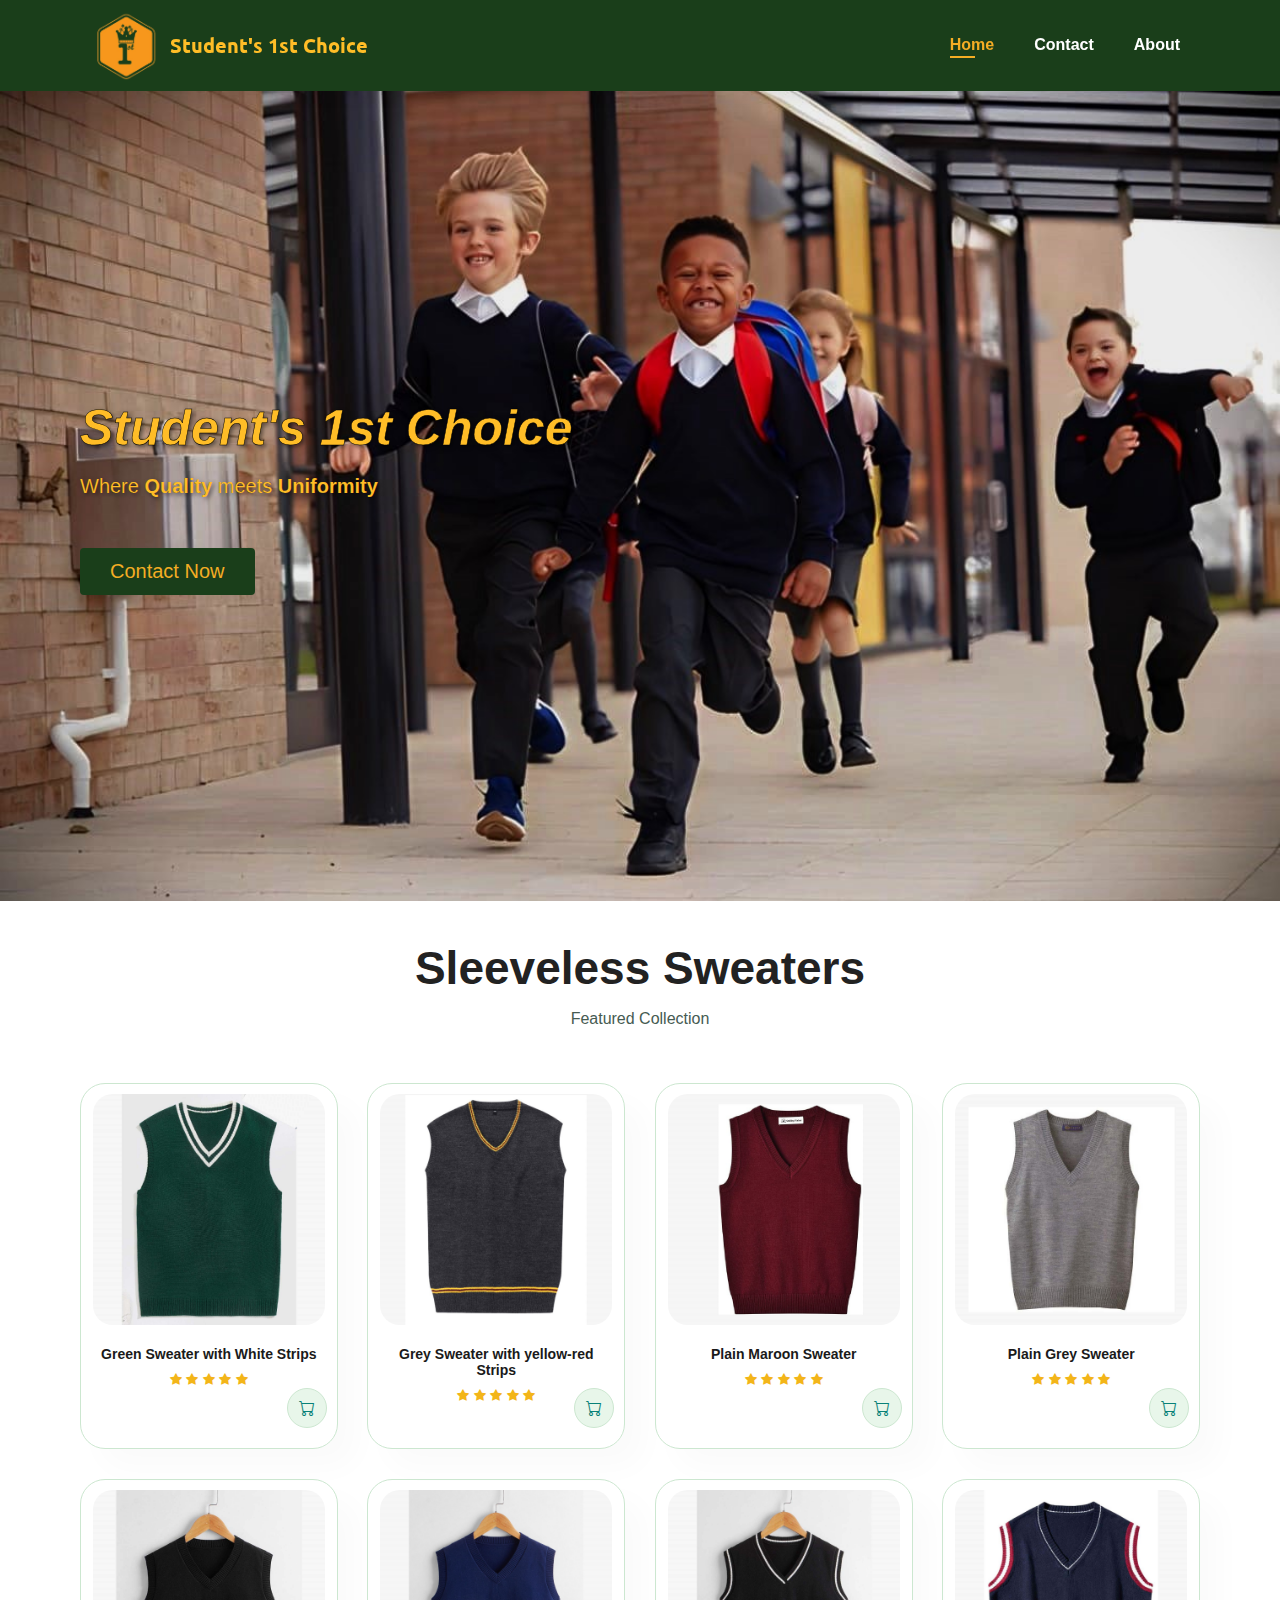
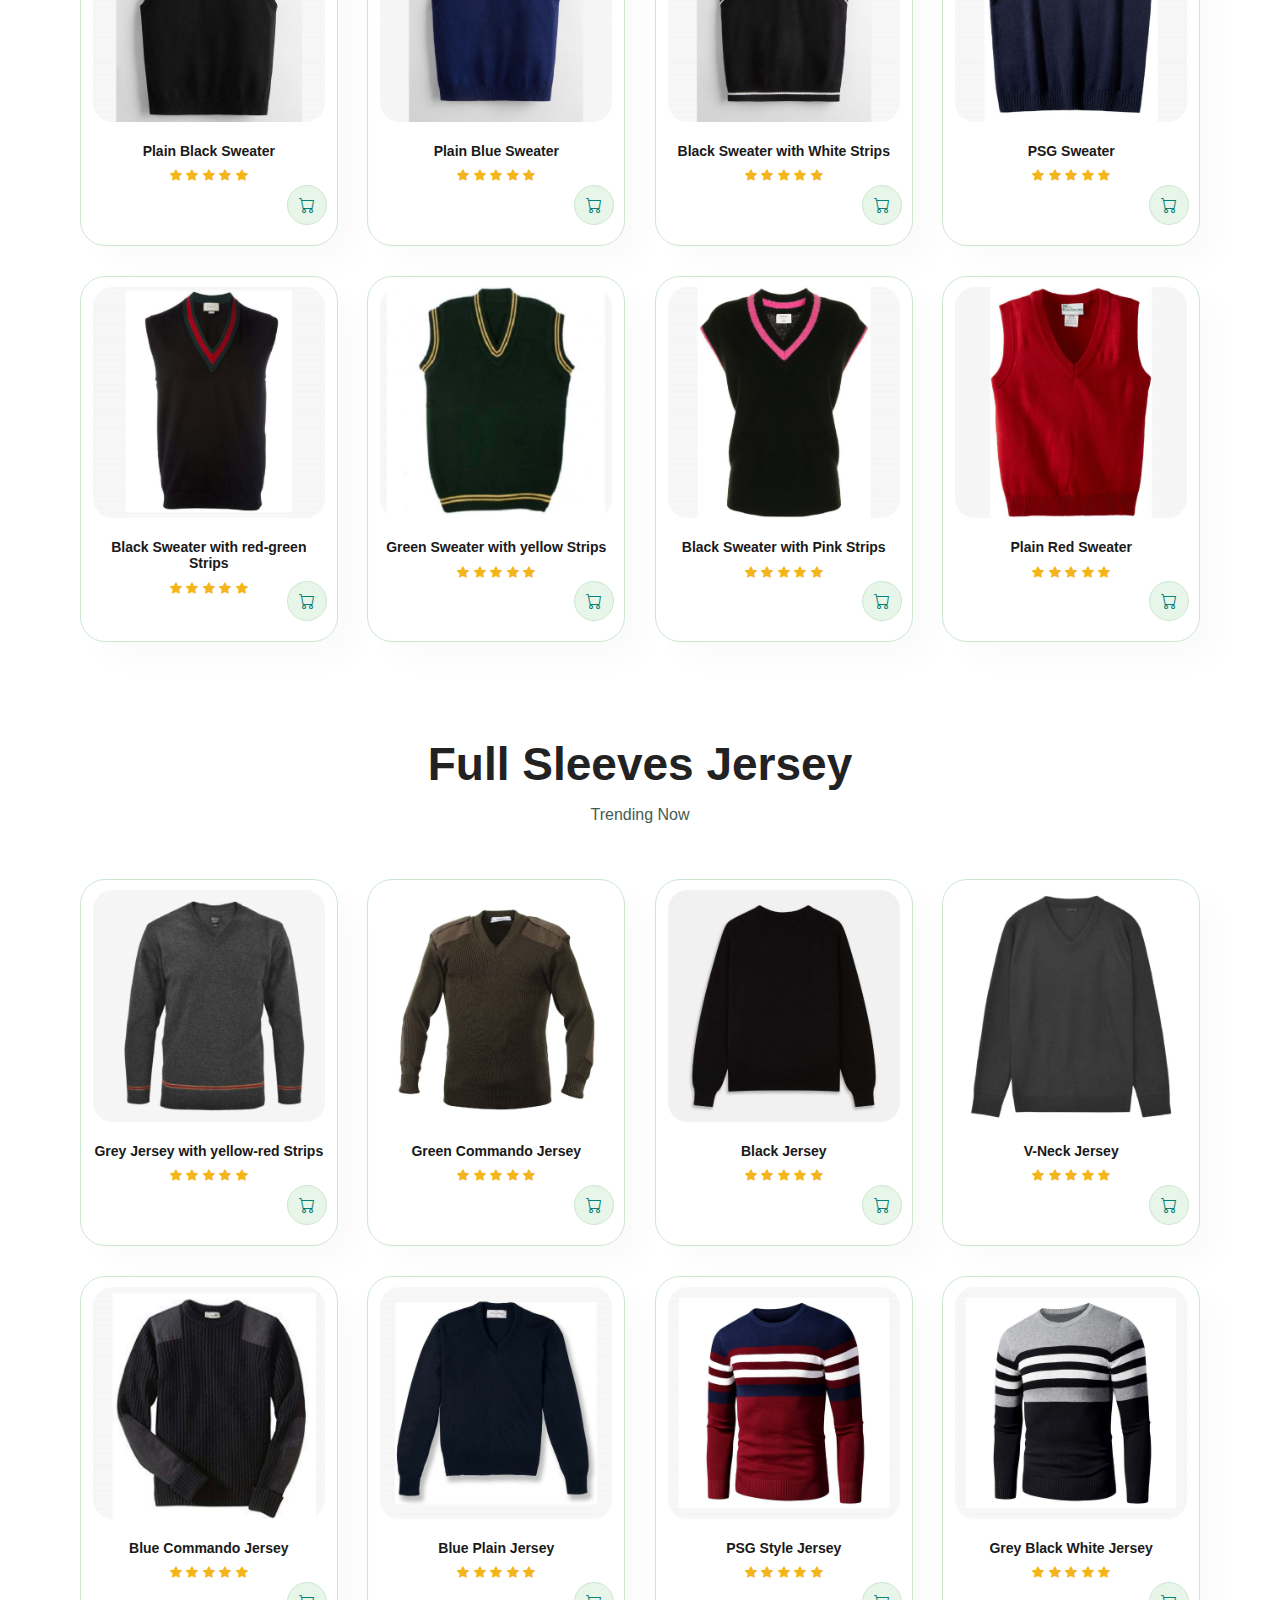
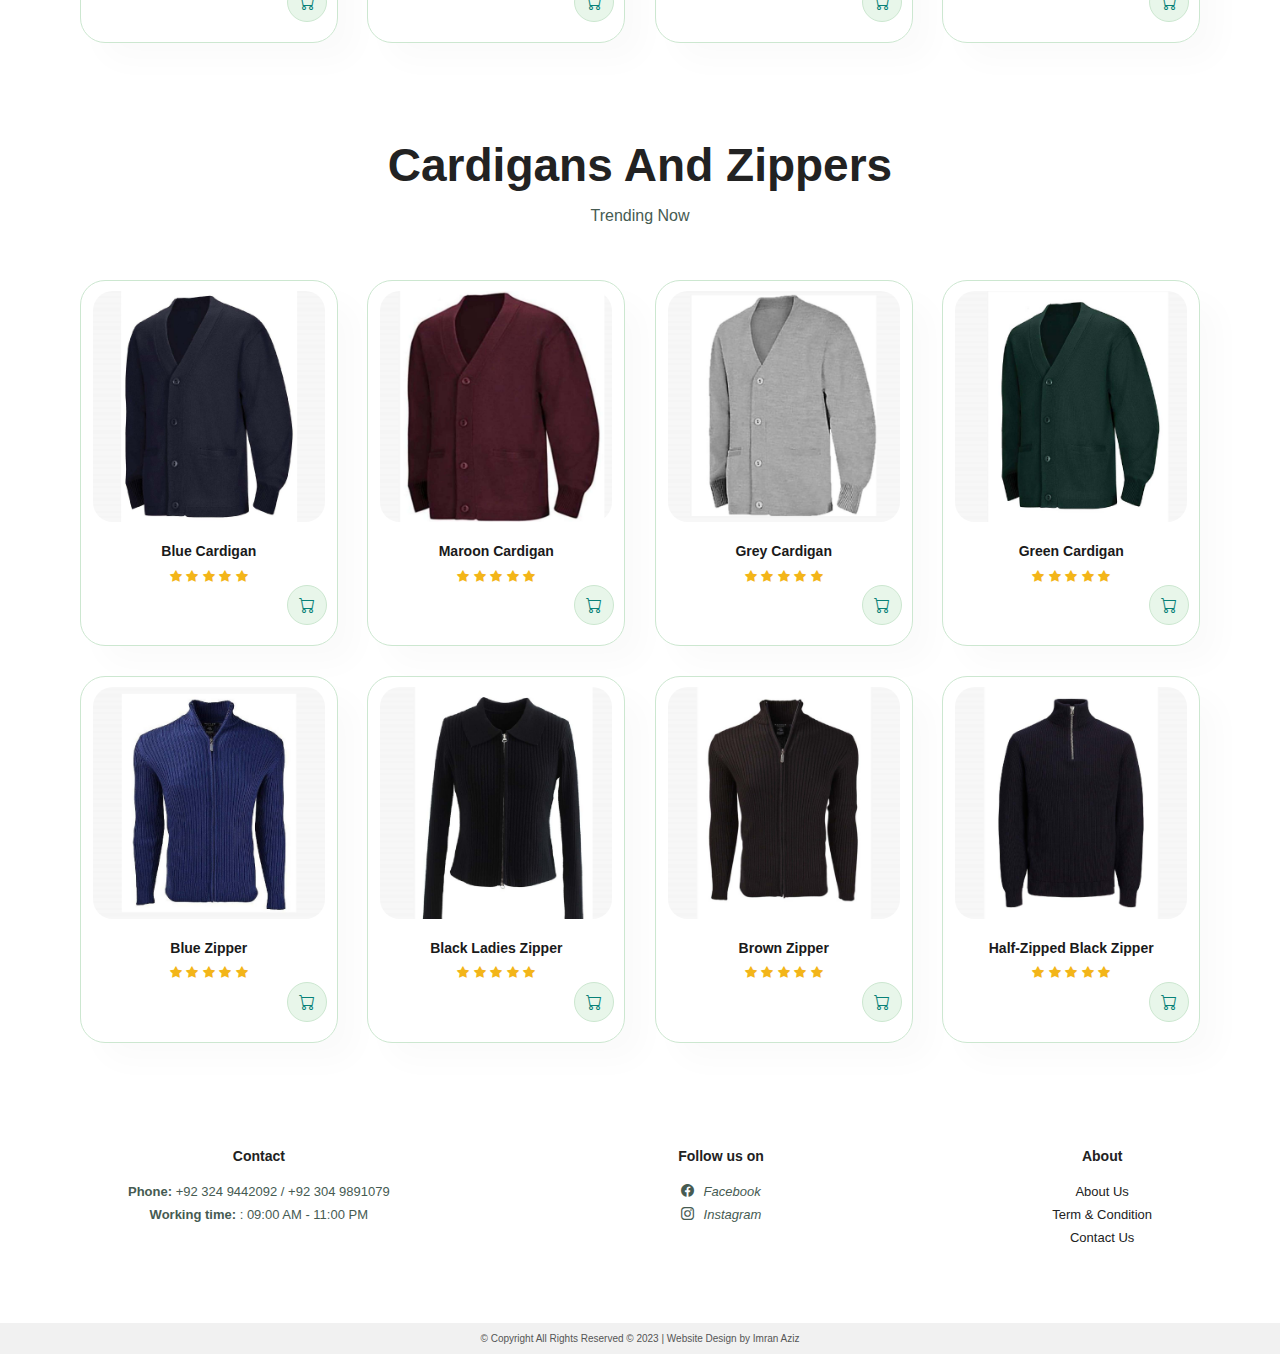
==== index.html @ 48687e45 "Add files via upload" ====
<!DOCTYPE html>
<html lang="en">
<head>
  <meta charset="UTF-8">
  <meta http-equiv="X-UA-Compatible" content="IE=edge">
  <meta name="viewport" content="width=device-width, initial-scale=1.0">
  <link rel="stylesheet" href="style.css">
  <link rel="stylesheet" href="https://cdn.jsdelivr.net/npm/bootstrap-icons@1.10.5/font/bootstrap-icons.css">

  <title>Student's 1st Choice</title>
</head>
<body>
  <section id="header">
    <a href="index.html" class="l-nav"><img src="images/t-logo.png "  alt="logo ">
      <h3>Student's 1st Choice</h3></a>
   
    <div>
      <ul id="navbar">
          <li><a  class="active" href="index.html">Home</a></li>
          <li><a href="contact.html">Contact</a></li>
          <li><a href="about.html">About</a></li>
          
          <a href="#" id="close"><i class="bi bi-x"></i></a>


      </ul>
    </div>
    
    <div id="mobile">

      <i id="bar" class="bi bi-list"></i>
    </div>
  </section>

  <section id="hero">
   
    <div>
    <h1>Student's 1st Choice</h1>
    <p class="slogan">Where <strong>Quality</strong> meets <strong>Uniformity</strong></p>
    <a href="contact.html"><button > Contact Now</button></a>
  </div>
    
  </section>







  <section id="product1" class="section-p1">
    <h2>Sleeveless Sweaters</h2>
    <p>Featured Collection</p>


    <div class="pro-container">


      <div class="pro">
  <img src="images/Products S/p17.jpg" alt="">

  <div class="des">
    <h5>Green Sweater with White Strips</h5>
      <div class="star">
        <i class="bi bi-star-fill"></i>
        <i class="bi bi-star-fill"></i>
        <i class="bi bi-star-fill"></i>
        <i class="bi bi-star-fill"></i>
        <i class="bi bi-star-fill"></i>
      </div>
  </div>
<a href=""> <i class="bi bi-cart cart"></i></a>
</div>


<div class="pro">
  <img src="images/Products S/p2.jpg" alt="">

<div class="des">

  <h5>Grey Sweater with yellow-red Strips</h5>
  <div class="star">
    <i class="bi bi-star-fill"></i>
    <i class="bi bi-star-fill"></i>
    <i class="bi bi-star-fill"></i>
    <i class="bi bi-star-fill"></i>
    <i class="bi bi-star-fill"></i>
  </div>
</div>
<a href=""> <i class="bi bi-cart cart"></i></a>
</div>

<div class="pro">
  <img src="images/Products S/p1.jpg" alt="">

<div class="des">
  <h5>Plain Maroon Sweater</h5>
  <div class="star">
    <i class="bi bi-star-fill"></i>
    <i class="bi bi-star-fill"></i>
    <i class="bi bi-star-fill"></i>
    <i class="bi bi-star-fill"></i>
    <i class="bi bi-star-fill"></i>
  </div>
</div>
<a href=""> <i class="bi bi-cart cart"></i></a>
</div>

<div class="pro">
  <img src="images/Products S/p29.jpg" alt="">

<div class="des">
  <h5>Plain Grey Sweater</h5>
  <div class="star">
    <i class="bi bi-star-fill"></i>
    <i class="bi bi-star-fill"></i>
    <i class="bi bi-star-fill"></i>
    <i class="bi bi-star-fill"></i>
    <i class="bi bi-star-fill"></i>
  </div>
  <h4><br><br></h4>
</div>
<a href=""> <i class="bi bi-cart cart"></i></a>
</div>







<div class="pro">
  <img src="images/Products S/p10.jpg" alt="">

  <div class="des">
    <h5>Plain Black Sweater</h5>
      <div class="star">
        <i class="bi bi-star-fill"></i>
        <i class="bi bi-star-fill"></i>
        <i class="bi bi-star-fill"></i>
        <i class="bi bi-star-fill"></i>
        <i class="bi bi-star-fill"></i>
      </div>
  </div>
<a href=""> <i class="bi bi-cart cart"></i></a>
</div>

<div class="pro">
  <img src="images/Products S/p13.jpg" alt="">

<div class="des">
  <h5>Plain Blue Sweater</h5>
  <div class="star">
    <i class="bi bi-star-fill"></i>
    <i class="bi bi-star-fill"></i>
    <i class="bi bi-star-fill"></i>
    <i class="bi bi-star-fill"></i>
    <i class="bi bi-star-fill"></i>
  </div>
</div>
<a href=""> <i class="bi bi-cart cart"></i></a>
</div>

<div class="pro">
  <img src="images/Products S/p16.jpg" alt="">

<div class="des">
  <h5>Black Sweater with White Strips</h5>
  <div class="star">
    <i class="bi bi-star-fill"></i>
    <i class="bi bi-star-fill"></i>
    <i class="bi bi-star-fill"></i>
    <i class="bi bi-star-fill"></i>
    <i class="bi bi-star-fill"></i>
  </div>
</div>
<a href=""> <i class="bi bi-cart cart"></i></a>
</div>

<div class="pro">
  <img src="images/Products S/p19.jpg" alt="">

<div class="des">
  <h5>PSG Sweater</h5>
  <div class="star">
    <i class="bi bi-star-fill"></i>
    <i class="bi bi-star-fill"></i>
    <i class="bi bi-star-fill"></i>
    <i class="bi bi-star-fill"></i>
    <i class="bi bi-star-fill"></i>
  </div>
  <h4><br><br></h4>
</div>
<a href=""> <i class="bi bi-cart cart"></i></a>
</div>

<div class="pro">
  <img src="images/Products S/p18.jpg" alt="">

<div class="des">
  <h5>Black Sweater with red-green Strips</h5>
  <div class="star">
    <i class="bi bi-star-fill"></i>
    <i class="bi bi-star-fill"></i>
    <i class="bi bi-star-fill"></i>
    <i class="bi bi-star-fill"></i>
    <i class="bi bi-star-fill"></i>
  </div>
</div>
<a href=""> <i class="bi bi-cart cart"></i></a>
</div>

<div class="pro">
  <img src="images/Products S/p26.jpg" alt="">

<div class="des">
  <h5>Green Sweater with yellow Strips</h5>
  <div class="star">
    <i class="bi bi-star-fill"></i>
    <i class="bi bi-star-fill"></i>
    <i class="bi bi-star-fill"></i>
    <i class="bi bi-star-fill"></i>
    <i class="bi bi-star-fill"></i>
  </div>
</div>
<a href=""> <i class="bi bi-cart cart"></i></a>
</div>

<div class="pro">
  <img src="images/Products S/p20.jpg" alt="">

<div class="des">
  <h5>Black Sweater with Pink Strips</h5>
  <div class="star">
    <i class="bi bi-star-fill"></i>
    <i class="bi bi-star-fill"></i>
    <i class="bi bi-star-fill"></i>
    <i class="bi bi-star-fill"></i>
    <i class="bi bi-star-fill"></i>
  </div>
</div>
<a href=""> <i class="bi bi-cart cart"></i></a>
</div>

<div class="pro">
  <img src="images/Products S/p3.jpg" alt="">

<div class="des">
  <h5>Plain Red Sweater</h5>
  <div class="star">
    <i class="bi bi-star-fill"></i>
    <i class="bi bi-star-fill"></i>
    <i class="bi bi-star-fill"></i>
    <i class="bi bi-star-fill"></i>
    <i class="bi bi-star-fill"></i>
  </div>
  <h4><br><br></h4>
</div>
<a href=""> <i class="bi bi-cart cart"></i></a>
</div>


      
    </div>
  </section>









  <section id="product1" class="section-p1">
    <h2>Full Sleeves Jersey</h2>
    <p>Trending Now</p>
    <div class="pro-container">
        <div class="pro">
            <img src="images/Products S/p5.jpg" alt="">
        
        <div class="des">
            <h5>Grey Jersey with yellow-red Strips</h5>
            <div class="star">
              <i class="bi bi-star-fill"></i>
              <i class="bi bi-star-fill"></i>
              <i class="bi bi-star-fill"></i>
              <i class="bi bi-star-fill"></i>
              <i class="bi bi-star-fill"></i>
            </div>
        </div>
        <a href=""> <i class="bi bi-cart cart"></i></a>
      </div>

      <div class="pro">
        <img src="images/Products S/p8.jpg" alt="">
    
    <div class="des">
        <h5>Green Commando Jersey</h5>
        <div class="star">
          <i class="bi bi-star-fill"></i>
          <i class="bi bi-star-fill"></i>
          <i class="bi bi-star-fill"></i>
          <i class="bi bi-star-fill"></i>
          <i class="bi bi-star-fill"></i>
        </div>
    </div>
    <a href=""> <i class="bi bi-cart cart"></i></a>
  </div>


  <div class="pro">
    <img src="images/Products S/p31.jpg" alt="">

<div class="des">
    <h5>Black Jersey</h5>
    <div class="star">
      <i class="bi bi-star-fill"></i>
      <i class="bi bi-star-fill"></i>
      <i class="bi bi-star-fill"></i>
      <i class="bi bi-star-fill"></i>
      <i class="bi bi-star-fill"></i>
    </div>
</div>
<a href=""> <i class="bi bi-cart cart"></i></a>
</div>


<div class="pro">
  <img src="images/Products S/p32.jpg" alt="">

<div class="des">
  <h5>V-Neck Jersey</h5>
  <div class="star">
    <i class="bi bi-star-fill"></i>
    <i class="bi bi-star-fill"></i>
    <i class="bi bi-star-fill"></i>
    <i class="bi bi-star-fill"></i>
    <i class="bi bi-star-fill"></i>
  </div>
  <h4><br><br></h4>
</div>
<a href=""> <i class="bi bi-cart cart"></i></a>
</div>


<div class="pro">
  <img src="images/Products S/p33.jpg" alt="">

<div class="des">
  <h5>Blue Commando Jersey</h5>
  <div class="star">
    <i class="bi bi-star-fill"></i>
    <i class="bi bi-star-fill"></i>
    <i class="bi bi-star-fill"></i>
    <i class="bi bi-star-fill"></i>
    <i class="bi bi-star-fill"></i>
  </div>
</div>
<a href=""> <i class="bi bi-cart cart"></i></a>
</div>



<div class="pro">
  <img src="images/Products S/p28.jpg" alt="">

<div class="des">
  <h5>Blue Plain Jersey</h5>
  <div class="star">
    <i class="bi bi-star-fill"></i>
    <i class="bi bi-star-fill"></i>
    <i class="bi bi-star-fill"></i>
    <i class="bi bi-star-fill"></i>
    <i class="bi bi-star-fill"></i>
  </div>
</div>
<a href=""> <i class="bi bi-cart cart"></i></a>
</div>

<div class="pro">
  <img src="images/Products S/p35.jpg" alt="">

<div class="des">
  <h5>PSG Style Jersey</h5>
  <div class="star">
    <i class="bi bi-star-fill"></i>
    <i class="bi bi-star-fill"></i>
    <i class="bi bi-star-fill"></i>
    <i class="bi bi-star-fill"></i>
    <i class="bi bi-star-fill"></i>
  </div>
</div>
<a href=""> <i class="bi bi-cart cart"></i></a>
</div>

<div class="pro">
  <img src="images/Products S/p34.jpg" alt="">

<div class="des">
  <h5>Grey Black White Jersey</h5>
  <div class="star">
    <i class="bi bi-star-fill"></i>
    <i class="bi bi-star-fill"></i>
    <i class="bi bi-star-fill"></i>
    <i class="bi bi-star-fill"></i>
    <i class="bi bi-star-fill"></i>
  </div>
  <h4><br><br></h4>
</div>
<a href=""> <i class="bi bi-cart cart"></i></a>
</div>


      
    </div>
  </section>








  <section id="product1" class="section-p1">
    <h2>Cardigans And Zippers</h2>
    <p>Trending Now</p>
    <div class="pro-container">
        <div class="pro">
            <img src="images/Products S/p12.jpg" alt="">
        
        <div class="des">
            <h5>Blue Cardigan</h5>
            <div class="star">
              <i class="bi bi-star-fill"></i>
              <i class="bi bi-star-fill"></i>
              <i class="bi bi-star-fill"></i>
              <i class="bi bi-star-fill"></i>
              <i class="bi bi-star-fill"></i>
            </div>
        </div>
        <a href=""> <i class="bi bi-cart cart"></i></a>
      </div>

      <div class="pro">
        <img src="images/Products S/p23.jpg" alt="">
    
    <div class="des">
        <h5>Maroon Cardigan</h5>
        <div class="star">
          <i class="bi bi-star-fill"></i>
          <i class="bi bi-star-fill"></i>
          <i class="bi bi-star-fill"></i>
          <i class="bi bi-star-fill"></i>
          <i class="bi bi-star-fill"></i>
        </div>
    </div>
    <a href=""> <i class="bi bi-cart cart"></i></a>
  </div>


  <div class="pro">
    <img src="images/Products S/p27.jpg" alt="">

<div class="des">
    <h5>Grey Cardigan</h5>
    <div class="star">
      <i class="bi bi-star-fill"></i>
      <i class="bi bi-star-fill"></i>
      <i class="bi bi-star-fill"></i>
      <i class="bi bi-star-fill"></i>
      <i class="bi bi-star-fill"></i>
    </div>
</div>
<a href=""> <i class="bi bi-cart cart"></i></a>
</div>


<div class="pro">
  <img src="images/Products S/p36.jpg" alt="">

<div class="des">
  <h5>Green Cardigan</h5>
  <div class="star">
    <i class="bi bi-star-fill"></i>
    <i class="bi bi-star-fill"></i>
    <i class="bi bi-star-fill"></i>
    <i class="bi bi-star-fill"></i>
    <i class="bi bi-star-fill"></i>
  </div>
  <h4><br><br></h4>
</div>
<a href=""> <i class="bi bi-cart cart"></i></a>
</div>


<div class="pro">
  <img src="images/Products S/p42.jpg" alt="">

<div class="des">
  <h5>Blue Zipper</h5>
  <div class="star">
    <i class="bi bi-star-fill"></i>
    <i class="bi bi-star-fill"></i>
    <i class="bi bi-star-fill"></i>
    <i class="bi bi-star-fill"></i>
    <i class="bi bi-star-fill"></i>
  </div>
</div>
<a href=""> <i class="bi bi-cart cart"></i></a>
</div>



<div class="pro">
  <img src="images/Products S/p38.jpg" alt="">

<div class="des">
  <h5>Black Ladies Zipper</h5>
  <div class="star">
    <i class="bi bi-star-fill"></i>
    <i class="bi bi-star-fill"></i>
    <i class="bi bi-star-fill"></i>
    <i class="bi bi-star-fill"></i>
    <i class="bi bi-star-fill"></i>
  </div>
</div>
<a href=""> <i class="bi bi-cart cart"></i></a>
</div>

<div class="pro">
  <img src="images/Products S/p41.jpg" alt="">

<div class="des">
  <h5>Brown Zipper</h5>
  <div class="star">
    <i class="bi bi-star-fill"></i>
    <i class="bi bi-star-fill"></i>
    <i class="bi bi-star-fill"></i>
    <i class="bi bi-star-fill"></i>
    <i class="bi bi-star-fill"></i>
  </div>
</div>
<a href=""> <i class="bi bi-cart cart"></i></a>
</div>

<div class="pro">
  <img src="images/Products S/p40.jpg" alt="">

<div class="des">
  <h5>Half-Zipped Black Zipper</h5>
  <div class="star">
    <i class="bi bi-star-fill"></i>
    <i class="bi bi-star-fill"></i>
    <i class="bi bi-star-fill"></i>
    <i class="bi bi-star-fill"></i>
    <i class="bi bi-star-fill"></i>
  </div>
  <h4><br><br></h4>
</div>
<a href=""> <i class="bi bi-cart cart"></i></a>
</div>


      
    </div>
  </section>










  <footer >
    <div class="col">
      <h4>Contact</h4>
      <p><strong>Phone: </strong>+92 324 9442092 / +92 304 9891079 </p>
      <p><strong>Working time: </strong>: 09:00 AM - 11:00 PM</p>
      
    </div>

    <div class="follow">
      <h4>Follow us on</h4>
      <div class="icon">
        
        <a href="https://www.facebook.com/profile.php?id=100084855978178"><i class="bi bi-facebook"><span>Facebook</span></i></a>

  
        <a href="https://www.instagram.com/students1stchoice/"><i class="bi bi-instagram"><span>Instagram</span></i></a>
      
      </div>
    </div>

    <div class="col">
      <h4>About</h4>
      <a href="about.html">About Us</a>
      <a href="term&cond.html">Term & Condition</a>
      <a href="contact.html">Contact Us</a>

    </div>


  </footer>
  <div class="copyright">
    <p>&copy; Copyright All Rights Reserved © 2023 | Website Design by <a href="https://github.com/imranaxix" target="_blank">Imran Aziz</a></p>
  </div>


  <script src="script.js"></script>
</body>
</html>
---- style.css ----
@import url('https://fonts.googleapis.com/css2?family=League+Spartan:wght@400;500;700&family=Open+Sans:wght@300;400;600&display=swap');
@import url('https://fonts.googleapis.com/css2?family=Acme&family=Anton&family=Lumanosimo&family=Pacifico&family=Ubuntu:wght@300&display=swap');
*{
  margin: 0;
  padding: 0;
  box-sizing: border-box;
  font-family: 'Spartan', sans-serif;
}
  h1 {
    font-size: 50px;
    line-height: 64px;
    color: #222;
  
}
  h2{
    font-size: 46px;
    line-height: 54px;
    color: #222;
  }
  h4{
    font-size: 20px;
    color: #222;
  }
  h6{
    font-weight: 700;
    font-size: 12px;
  }
  p{
    font-size: 16px;
    color: #465b52;
    margin: 15px 0 20px 0;
    
  }
  
  .section-p1{
    padding: 40px 80px;
  }
  .section-m1{
    margin: 40px 0;
  }
  button.white {
    font-size: 13px;
    font-weight: 600;
    padding: 11px 18px;
    color: #fff;
    background-color: transparent;
    cursor: pointer;
    border: 1px solid #fff;
    outline: none;
    transition: 0.2s;
  }
  button.normal {
    font-size: 14px;
    font-weight: 600;
    padding: 15px 30px;
    color: #000;
    background-color: #fff;
    border-radius: 4px;
    cursor: pointer;
    border: none;
    outline: none;
    transition: 0.15s;
  }
  button.normal:active{
    opacity: 0.9;
  }
  body{
    width: 100%;
  }

    /* home page */

    #header img{
      width: 90px;
    }
  #header{
    display: flex;
    align-items: center;
    justify-content: space-between;
    padding: 10px 80px;
    background: #1A3E1A;
    box-shadow: 0 5px 15px rgba(0, 0, 0, 0.06);
    z-index: 999;
    position: sticky;
    top: 0;
    left: 0;
  }
  #navbar{
    display: flex;
    align-items: center;
    justify-content: center;
  }
  #navbar li{
    list-style: none;
    padding: 0 20px;
    position: relative;
  }
  #navbar li a{
    text-decoration: none;
    font-size: 16px;
    font-weight: 600;
    color: #fff;
    transition: 0.3s ease;
  }
  #navbar li a:hover,
  #navbar li a.active{
    color: #F4AD24;
  }
  #navbar li a.active::after,
  #navbar li a:hover::after{
    content: "";
    width: 30%;
    height: 2px;
    background: #F4AD24;
    position: absolute;
    bottom: -4px;
    left: 20px;
  }

  #mobile{
    display: none;
    align-items: center;
  }

  #close{
    display: none;
  }


  #header .l-nav  {
    display: flex;
    flex-wrap: wrap;
    align-items: center;
    justify-content: flex-start;
    text-decoration: none;
  }
  #header a h3{
    font-family: 'Ubuntu', sans-serif;
    font-size: 20px;
    color: #ffbd27;
  }


  #hero{

    background-image: url("images/cover\ image\ 2.jpg");
    height: 90vh;
    
    width: 100%;
    background-size: cover;
    background-position: top 10% left 0;
    padding: 0 80px;
    display: flex;
    flex-direction: row;
    align-items: center;
    justify-content: flex-start;
  }

  #hero .slogan{
    color:#ffbd27;
    background-image: url("images/button.png");
    background-size: cover;
    font-size: 20px;
    background-position: top 10% left 0;
    text-shadow: 2px 2px 4px rgba(0, 0, 0, 0.5); /* Add a shadow to the text */
    -webkit-text-stroke: .1px black; /* Set the stroke width and color */    }
 
  #hero h1{
  color: #ffbd27;
    background-position: top 10% left 0;
      font-style: italic;
      text-shadow: 2px 2px 4px rgba(0, 0, 0, 0.5); /* Add a shadow to the text */
      -webkit-text-stroke: .5px black; /* Set the stroke width and color */
      
  }
  #hero p{
    color: #fff;
    background-image: url('images/button.png');
  
    }
  #hero button{
    background-color: #1A3E1A;
    border: none; 
    border-radius: 4px;  
    color: #F4AD24;
    padding: 12px 30px 12px 30px;
    font-size: 20px;
    cursor: pointer;
    transition: 0.3 ease;
    margin-top: 30px;
  }

  #hero button:hover{
    background-color: #ffbd27;
    color: #1A3E1A;
  }

  #feature{
    display: flex;
    align-items: center;
    justify-content: space-between;
    flex-wrap: wrap;
  }
  #feature .fe-box {
    width: 180px;
    text-align: center;
    padding: 25px 15px;
    box-shadow: 20px 20px 34px rgba(0, 0, 0, 0.03);
    border: 1px solid #cce7d0 ;
    border-radius: 4px;
    margin: 15px 0;
  }
  #feature .fe-box:hover{
    box-shadow: 10px 10px 54px rgba(70, 62, 221, 0.1);
  }
  #feature .fe-box img{
    width: 100%;
    margin-bottom: 10px;
  }
  #feature .fe-box h6 {
    display: inline-block;
    padding: 9px 8px 6px 8px;
    line-height: 1;
    border-radius: 4px;
    color: #088178;
    background-color: #fddde4;
  }
  #feature .fe-box:nth-child(2) h6{
    background-color: #cdebbc;
  }
  #feature .fe-box:nth-child(3)  h6{
    background-color: #d1e8f2;
  }
  #feature .fe-box:nth-child(4) h6{
    background-color: #cdd4f8;
  }
  #feature .fe-box:nth-child(5) h6{
    background-color: #f6dbf6;
  }
    #feature .fe-box:nth-child(6) h6{
    background-color: #fff2e5;
  }


  #product1{
    text-align: center;
  }

  #product1 .pro-container {
    display: flex;
    justify-content: space-between;
    padding-top: 20px;
    flex-wrap: wrap;
  }
  #product1 .pro{
    width: 23%;
    min-width: 250px;
    padding: 10px 12px;
    border: 1px solid #cce7d0;
    border-radius: 25px;
    cursor: pointer;
    box-shadow: 20px 20px 30px rgba(0, 0, 0, 0.02);
    margin: 15px 0;
    transition: 0.2s ease;
    position: relative;

  }

  #product1 .pro:hover{
    box-shadow: 20px 20px 30px rgba(0, 0, 0, 0.06);
  }
  
  #product1 .pro img{
    width: 100%;
    border-radius: 20px;
  }

  #product1 .pro .des{
    text-align: center;
    padding: 10px 0;
  }
  #product1 .pro .des span{
    color: #606063;
    font-size: 12px;
  }
  #product1 .pro .des h5{
    padding-top: 7px;
    padding-bottom: 7px;
    color: #1a1a1a;
    font-size: 14px;
  }
  #product1 .pro .des i{
    font-size: 12px;
    color: rgb(243, 181, 25);
  }
  #product1 .pro .des h4{
    padding-top: 7px;
    font-size: 15px;
    font-weight: 700;
    color: #088178;
  }
  #product1 .pro .cart{
    width: 40px;
    height: 40px;
    line-height: 40px;
    border-radius: 50px;
    background-color: #e8f6ea;
    font-weight: 500;
    color: #088178;
    border: 1px solid #cce7d0;
    position: absolute;
    bottom: 20px;
    right: 10px;
  }
  #banner{
    display: flex;
    flex-direction: column;
    align-items: center;
    justify-content: center;
    background-image: url(images/b2.jpg);
    width: 100%;
    height: 40vh;
    background-size:cover;
    background-position: center;
  }
  #banner h4{
    color: #fff;
    font-size: 16px;
  }
  #banner h2{
    color: #fff;
    font-size: 30px;
    padding: 10px 0;
  }

  #banner h2 span{
    color: #ef3636;
  }
  #banner button:hover{
    background-color: #088178;
    color: #fff;
  }

  #sm-banner{
    display: flex;
    justify-content: space-between;
    flex-wrap: wrap;
  }
  #sm-banner .banner-box{
    display: flex;
    flex-direction: column;
    align-items: flex-start;
    justify-content: center;
    background-image: url("images/b17.jpg");
    min-width: 550px;
    height: 50vh;
    background-size:cover;
    background-position: center;
    padding: 30px;
  }

  #sm-banner .banner-box2{
    background-image: url("images/b10.jpg");
  }

  #sm-banner h4{
    color: #fff;
    font-size: 20px;
    font-weight: 300;
  }
  #sm-banner h2{
    color: #fff;
    font-size: 28px;
    font-weight: 800;
  }

  #sm-banner span{
    color: #fff;
    font-size: 14px;
    font-weight: 500;
    padding-bottom: 15px;
  }

  #sm-banner .banner-box:hover button{
    background-color: #088178;
    border: 1px solid #088178;
  }
  #sm-banner .banner-box:active button{
    background-color: #06726b;
  }

  #banner3 .banner-box{
    display: flex;
    flex-direction: column;
    align-items: flex-start;
    justify-content: center;
    background-image: url("images/pexels-ron-lach-8346054.jpg");
    min-width: 350px;
    height: 30vh;
    background-size:cover;
    background-position: center;
    padding: 20px;
  }
  #banner3 .banner-box2{
    background-image: url("images/b4.jpg");
  }
  #banner3 .banner-box3{
    background-image: url("images/b18.jpg");

  }
  #banner3{
    display: flex;
    justify-content: space-between;
    flex-wrap: wrap;
    padding: 0 80px;
  }
  #banner3 h2{
    color: #fff;
    font-weight: 900;
    font-size: 22px;
  }
  #banner3 .lol{
    color: #6a726a;
  }

  #banner3 h3{
    color: #ef3636;
    font-weight: 800;
    font-size: 15px;
  }
  
  #newsletter{
    display: flex;
    justify-content: space-between ;
    flex-wrap: wrap;
    align-items: center;
    background-image: url("images/b14.png");
    background-repeat: no-repeat;
    background-position: 20% 30%;
    background-color: #041e42;
  }
  #newsletter h4{
    font-size: 22px;
    font-weight: 700;
    color: #fff;
  }
  #newsletter p{
    font-size: 14px;
    font-weight: 600;
    color: #818ea0;
  }
  #newsletter span{
    color: #ffbd27;
  }
  #newsletter .form{
    display: flex;
    width: 40%;
  }
  #newsletter input{
    height: 3.125rem;
    padding: 0 1.25em;
    font-size: 14px;
    width: 100%;
    border: 1px solid transparent;
    border-radius: 4px;
    outline: none;
    border-top-right-radius: 0;
    border-bottom-right-radius: 0;

  }
  #newsletter button{
    background-color: #088178;
    color: #fff;
    white-space: nowrap;
    border-top-left-radius: 0;
    border-bottom-left-radius: 0;
    transition: 0.3s ease;
  }
  #newsletter button:hover{
    opacity: 0.8;
  }
  .copyright {
    text-align: center;
    background-color: #f1f1f1;
    padding: 10px 0;
  }
  .copyright p {
    margin: 0;
    font-size: 10px;
    color: #555;
  }
  .copyright a {
    color: #555;
    text-decoration: none;
  }

  
  footer{
    display: flex;
    flex-wrap: wrap;
    justify-content: space-between;
    padding: 50px 10%;
  }
  footer img{
    width: 100px;
    background-color: #1A3E1A;
  }
  footer .col{
    display: flex;
    flex-direction: column;
    align-items: center;
    margin-bottom: 20px;
  }
  footer .logo{
    margin-bottom: 30px;
  }
  footer h4{
    font-size: 14px;
    padding-bottom: 20px ;
  }
  footer p{
    font-size: 13px;
    margin: 0 0 8px 0;
  }
  footer a{
    text-decoration: none;
    font-size: 13px;
    margin: 0 0 8px 0;
    color: #222;
  }
  footer .follow{
    display: flex;
    flex-direction: column;
    align-items: center;
  }
  footer .follow i{
    color: #465b52;
    padding-right: 5px;
    cursor: pointer;
  }

  footer .install .row img{
    border: 1px solid #06726b;
    border-radius: 6px;
    cursor: pointer;
  }
  footer .install .row img:hover{
    transition: 0.3s ease;
    opacity: 0.9;

  }
  footer .install img{
    margin: 10px 0 15px 0;
  }

  footer .follow i:hover,
  footer a:hover{
    color: #06726b;
  }

  footer .icon{
    display: flex;
    flex-direction: column;

  }
  footer .icon .bi{
    padding: 4px 0;
  }
  footer .icon span{
    margin-left: 10px;
  }


  /* Shop page */

  #page-header{
    background-image: url('images/school3.jpg');
    width: 100%;
    bottom: 30%;
    height: 40vh;
    background-size: cover;
    display: flex;
    justify-content: center;
    text-align: center;
    flex-direction: column;
    padding: 14px;
  }
  #page-header h2,
  #page-header p{
    color: #fff;
  }
  #pagination{
    text-align: center;
  }
  #pagination a{
    text-decoration: none;
    background-color: #088178;
    padding: 15px 20px;
    border-radius: 4px;
    color: #fff;
    font-weight: 600;
  }
  #pagination a i{
    font-size: 16px;
    font-weight: 600;
  }

  /* sproduct */

  #prodetails{
    display: flex;
    margin-top: 20px;
  }

  #prodetails .single-pro-img{
    width: 40%;
    margin-right: 50px;
  }
  .small-img-group{
    display: flex;
    justify-content: space-between;
  }

  .small-img-col{
    flex-basis: 24%;
    cursor: pointer;
  }

  #prodetails .single-pro-details{
    width: 50%;
    padding-top: 30px;
  }

  #prodetails .single-pro-details h4{
    padding: 40px 0 20px 0;
  }

  #prodetails .single-pro-details h2{
    font-size: 26px;
  }

  #prodetails .single-pro-details select{
    display: block;
    padding: 5px 10px;
    margin-bottom: 10px;
  }

  #prodetails .single-pro-details input{
    width: 50px;
    height: 47px;
    padding-left: 10px;
    font-size: 16px;
    margin-right: 10px;
  }
  #prodetails .single-pro-details input:focus{
    outline: none;
  }

  #prodetails .single-pro-details button{
    background-color: #088178;
    color: #fff;
  }

  #prodetails .single-pro-details span{
    line-height: 25px;
  }



  /*Blog page*/

  #page-header.blog-header {
    background-image: url('images/b19.jpg');
 }

 #blog{
  padding: 150px 150px 0 150px;
 }
 #blog .blog-box{
  display: flex;
  align-items: center;
  width: 100%;
  position: relative;
  padding-bottom: 90px;
 }

 #blog .blog-img{
  width: 50%;
  margin-right: 40px;
 }

 #blog img{
  width: 100%;
  height: 300px;
  object-fit: cover;
 }
 #blog .blog-details{
  width: 50%;
 }

 #blog .blog-details a{
  text-decoration: none;
  font-size: 11px;
  color: #000;
  font-weight: 700;
  position: relative;
  transition: 0.3s;
 }

 #blog .blog-details a::after{
  content: "";
  width: 50px;
  height: 1px;
  background-color: #000;
  position: absolute;
  top: 7px;
  right: -60px;
 }
 #blog .blog-details a:hover{
  color: #088178;
 }
 #blog .blog-details a:hover::after{
  background-color: #088178;
 }

 #blog .blog-box h1{
  position: absolute;
  top: -40px;
  left: 0;
  font-size: 70px;
  font-weight: 700;
  color: #c9cbce;
  z-index: -9;
 }


 /*About us page*/

 #page-header.about-header{
  background-image: url('images/banner.png');
  
 }
 #about-head{
  display: flex;
  align-items: center;
  justify-content: center;
 }



 #about-head img{
  width: 65px;
  height: 65px;
  object-fit: cover;
  margin-right: 15px;
  border-radius: 50%;
 }

 #about-head div{
  padding-left: 40px;
 }

 #about-app{
  text-align: center;
 }
 
 #about-app .video{
  width: 70%;
  height: 100%;
  margin: 30px auto 0 auto;
 }
 #about-app .video video{
  width: 100%;
  height: 100%;
  border-radius: 20px;
 }

 /* Contact PAGE */

 #contact-details{
  display: flex;
  align-items: center;
  justify-content: space-between;
 }

 #contact-details .details{
  width: 40%;
 }
 
 .details p{
  color: #222;
  font-weight: 300;
 }

 #contact-details .details span,
 #form-details form {
  font-size: 12px;
 }
 #contact-details .details h2{
  font-size: 26px;
  line-height: 35px;
  padding: 20px 0;
 }
 #contact-details .details h2{
  font-size: 16px;
  padding-bottom: 15px;
 }

 #contact-details .details li{
  list-style: none;
  display: flex;
  padding: 10px 0;
 }
 #contact-details .details li i{
  font-size: 14px;
  padding-right: 22px;
 }
 #contact-details .details li p{
  margin: 0;
  font-size: 14px;
 }

 #form-details .people a, #about-head .people a{
  text-decoration: none;
  color: #a1a1a1;
  cursor: pointer;

 }

 #contact-details .map{
  width: 55%;
  height: 400px;
 }
 #contact-details .map iframe{
  width: 100%;
  height: 100%;
 }
 .contacts h4{
  font-weight: 500;
 }
 .links{
  color: #000;
  font-style: italic;
}

.links:hover,.contacts:hover,#form-details .people a:hover, #about-head .people a:hover{
  color: #06726b;
}
 .message h2{
    margin-bottom: 20px;
 }

 .contacts{
  display: flex;
  align-items: center;
  margin-bottom: 20px;
  justify-content: flex-start;
 }

 .contacts span{
  margin-left: 10px;
 }
 .contacts a{
  margin-left: 5px;
  text-decoration: none;
 }
 .contacts h4{
  margin-left: 5px;
 }



 #form-details{
  display: flex;
  justify-content: space-between;
  margin: 30px;
  padding: 80px ;
  border: 1px solid #e1e1e1;
 }




 #form-details .people div{
  padding-bottom: 25px;
  display: flex;
  align-items: flex-start;
 }
 #form-details .people div img{
  width: 65px;
  height: 65px;
  object-fit: cover;
  margin-right: 15px;
  border-radius: 50%;
 }

 #form-details .people p{
  margin: 0;
  font-size: 13px;
  line-height: 25px;
 }
 #form-details .people p span{
  display: block;
  font-size: 16px;
  font-weight: 600;
  color: #000;
 }



 /* Cart PAGE */

 #cart{
  overflow-x: auto;
 }

 #cart table{
  width: 100%;
  border-collapse: collapse;
  table-layout: fixed;
  white-space: nowrap;
 }

 #cart table img{
  width: 70px;
 }
 #cart table td:nth-child(1){
  width: 100%;
  text-align: center;
 }
 #cart table td:nth-child(2){
  width: 150%;
  text-align: center;
 }

 #cart table td:nth-child(3){
  width: 250%;
  text-align: center;
 }
 #cart table td:nth-child(4),
 #cart table td:nth-child(5),
 #cart table td:nth-child(6)
{
  width: 150%;
  text-align: center;
 }


 #cart table td:nth-child(5) input{
  width: 70px;
  padding: 10px 5px 10px 15px;
 }

 #cart table thead{
  border: 1px solid #e2e9e1;
  border-left: none;
  border-right: none;
 }
 #cart table thead td{
  font-weight: 700;
  text-transform: uppercase;
  font-size: 13px;
  padding: 10px 0;
 }

 #cart table tbody tr td{
  padding-top: 15px;
 }
 #cart table tbody td{
  font-size: 13px;
 }


 #cart-add{
  display: flex;
  flex-wrap: wrap;
  justify-content: space-between;
 }

 #coupon{
  width: 50%;
  margin-bottom: 15px;
 }

 #coupon h3,
 #subtotal h3{
  padding-bottom: 15px ;
 }
 #coupon input{
  padding: 10px 20px;
  outline: none;
  width: 60%;
  border: 1px solid #e2e9e1;
  margin-right: 10px;
 }
 #coupon button,
 #subtotal button{
  background-color: #088178;
  color: #fff;
  padding: 12px 20px;
 }
 #subtotal{
  width: 50%;
  margin-bottom: 30px;
  padding: 30px;
  border: 1px solid #e2e9e1;
 }
 #subtotal table{
  border-collapse: collapse;
  width: 100%;
  margin-bottom: 20px;
 }
 #subtotal table td{
  width: 50%;
  border: 1px solid #e2e9e1;
  padding: 10px;
  font-size: 13px;
 }


  /* responsive */

  @media (max-width:799px) {

    .section-p1{
        padding: 40px;
    }

    #navbar {
      display: flex;
      flex-direction: column;
      align-items: flex-start;
      justify-content: flex-start;
      position: fixed;
      right: -300px;
      top: 0;
      height: 100vh;
      width: 300px;
      background-color:#1A3E1A;
      box-shadow: 0 40px 60px rgba(0, 0, 0, 0.1);
      padding: 80px 0 0 10px;
      border-left: .5px solid #F4AD24;
      transition: 0.4s;
      }
      #navbar.active{
        right: 0;
      }
      #navbar li{
        margin-bottom: 25px;
      }
      #mobile{
        display: flex;
        align-items: center;
      }
      #mobile i{
        color: #ffbd27;
        font-size: 24px;
        padding-left: 20px;
      }
      #close{
        display: initial;
        position: absolute;
        top: 30px;
        left: 30px;
        color: #fff;
        font-size: 24px;

      }
      #lg-bag{
        display: none;
      }
      #hero {
        height: 70vh;
       
        padding: 0 80px;
        background-position: top 30% right 30%;
  }

        #feature {

          justify-content: center;
          
      }
      #feature .fe-box {
        margin: 15px;
      }

      #product1 .pro-container {
        
        justify-content: center;
      
    }
    #product1 .pro {

      margin: 15px;

  }
  #banner {
   height: 20vh;
}
#sm-banner .banner-box {

  min-width: 100%;
  height: 20vh;
}
#banner3 {
  padding:0 40px;
  flex-wrap: inherit;
}
#banner3 .banner-box {
  min-width: 25%;
  height: 20vh;
  -webkit-text-stroke: .5px rgba(0, 0, 0, 0.507); 
}
  #newsletter .form{
    width: 70%;
  }

  #form-details{
    padding: 40px;
  }
  #form-details form{
    width: 50%;
  }
}

@media (max-width: 477px) {
  #header {

    padding: 10px 30px;
}

#about-head .people{
  display: none;
}

footer .col{
  display: flex;
  justify-content: center;
  align-items: center;
  margin-left: 20px;
}


.section-p1{
  padding: 20px;
}
#hero {
  
  
  padding: 0 20px;
  background-position: 55% ;
}
h2{
  font-size: 32px;
}
h1{
  font-size: 38px;
}
#feature{
  justify-content: space-between;
}
#feature .fe-box {
  width: 46%;
  margin: 0 2px 20px 0;
}
  #product1 .pro{
    width: 100%;
  }
  #banner{
    height: 40vh;
  }
  #sm-banner .banner-box{
    height: 40vh;
    margin-bottom: 20px;
  }
  #banner3{
    padding: 0 20px;
    flex-wrap: wrap;
  }
  #banner3 .banner-box{
    width: 100%;
    margin: 10px 5px;
  }

  #newsletter .form{
    width: 100%;
  }
  #newsletter{
    padding: 40px 20px;
  }

  #prodetails {
    display: flex;
    flex-direction: column;
  }
  #prodetails .single-pro-img{
    width: 100%;
    margin-right: 0;
  }
  #prodetails .single-pro-details{
    width: 100%;
  }

  #about-head{
    flex-direction: column;
  }
  
  #about-head img{
    width: 100%;
    margin-bottom: 20px;
  }
  #about-head div{
    padding-left: 0px;
  }

  #about-app .video{
    width: 100%;
  }

  #feature .fe-box:nth-child(2) img{
    width: 110px;
  }


  #feature .fe-box:nth-child(4) img{
    width: 70px;
  }
  #feature .fe-box:nth-child(6) img{
    width: 120px;
  }




  #contact-details{
    flex-direction: column;
  }
  #contact-details .details{
    width: 100%;
    margin-bottom: 30px;
  }
  #contact-details .map{
    width: 100%;
  }
  #form-details{
    margin: 10px;
    padding: 30px 10px;
    justify-content: center;
    align-items: center;
    flex-wrap: wrap;
  }
  #form-details .people{
    margin-top: 3rem;

  }
  #form-details form{
    width: 100%;
    margin-bottom: 30px;
  }

  #cart-add{
    flex-direction: column;
  }
  #coupon{
    width: 100%;
  }
  #subtotal{
    width: 100%;
    padding: 20px;
  }
}
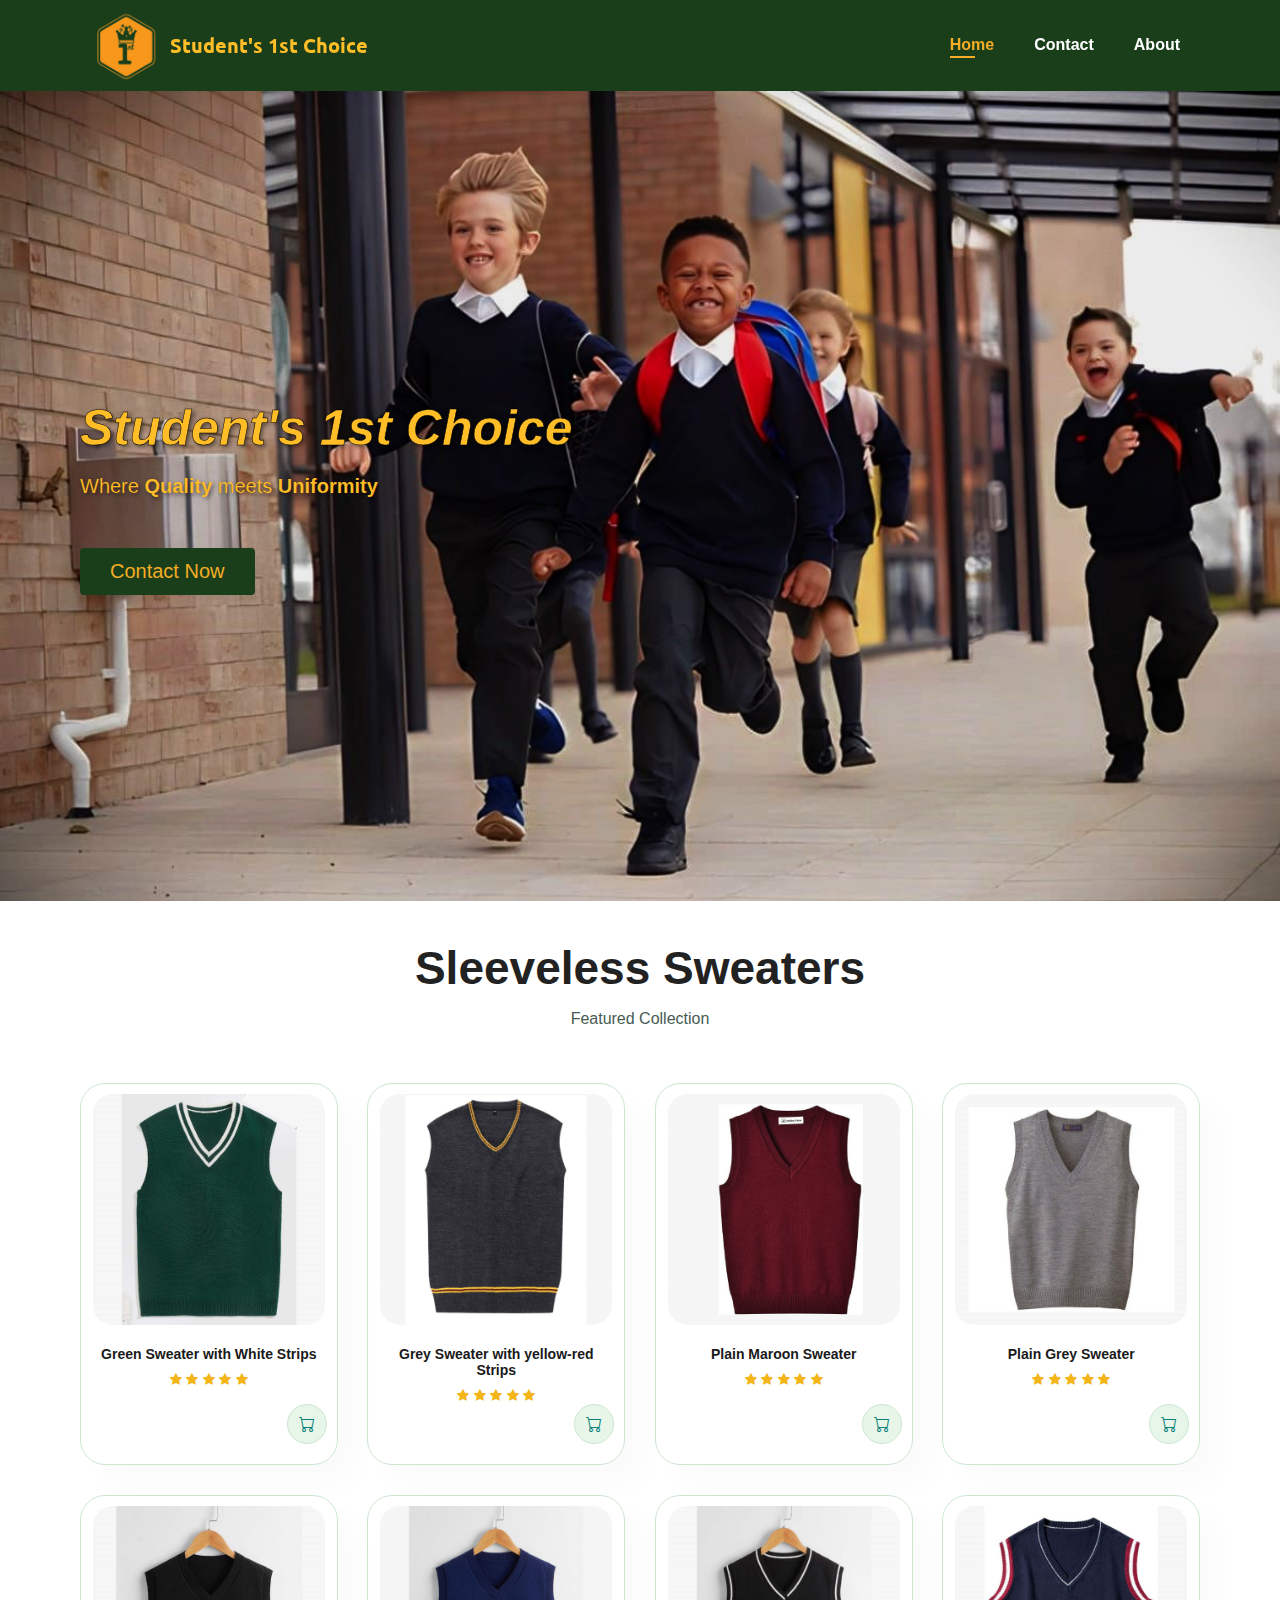
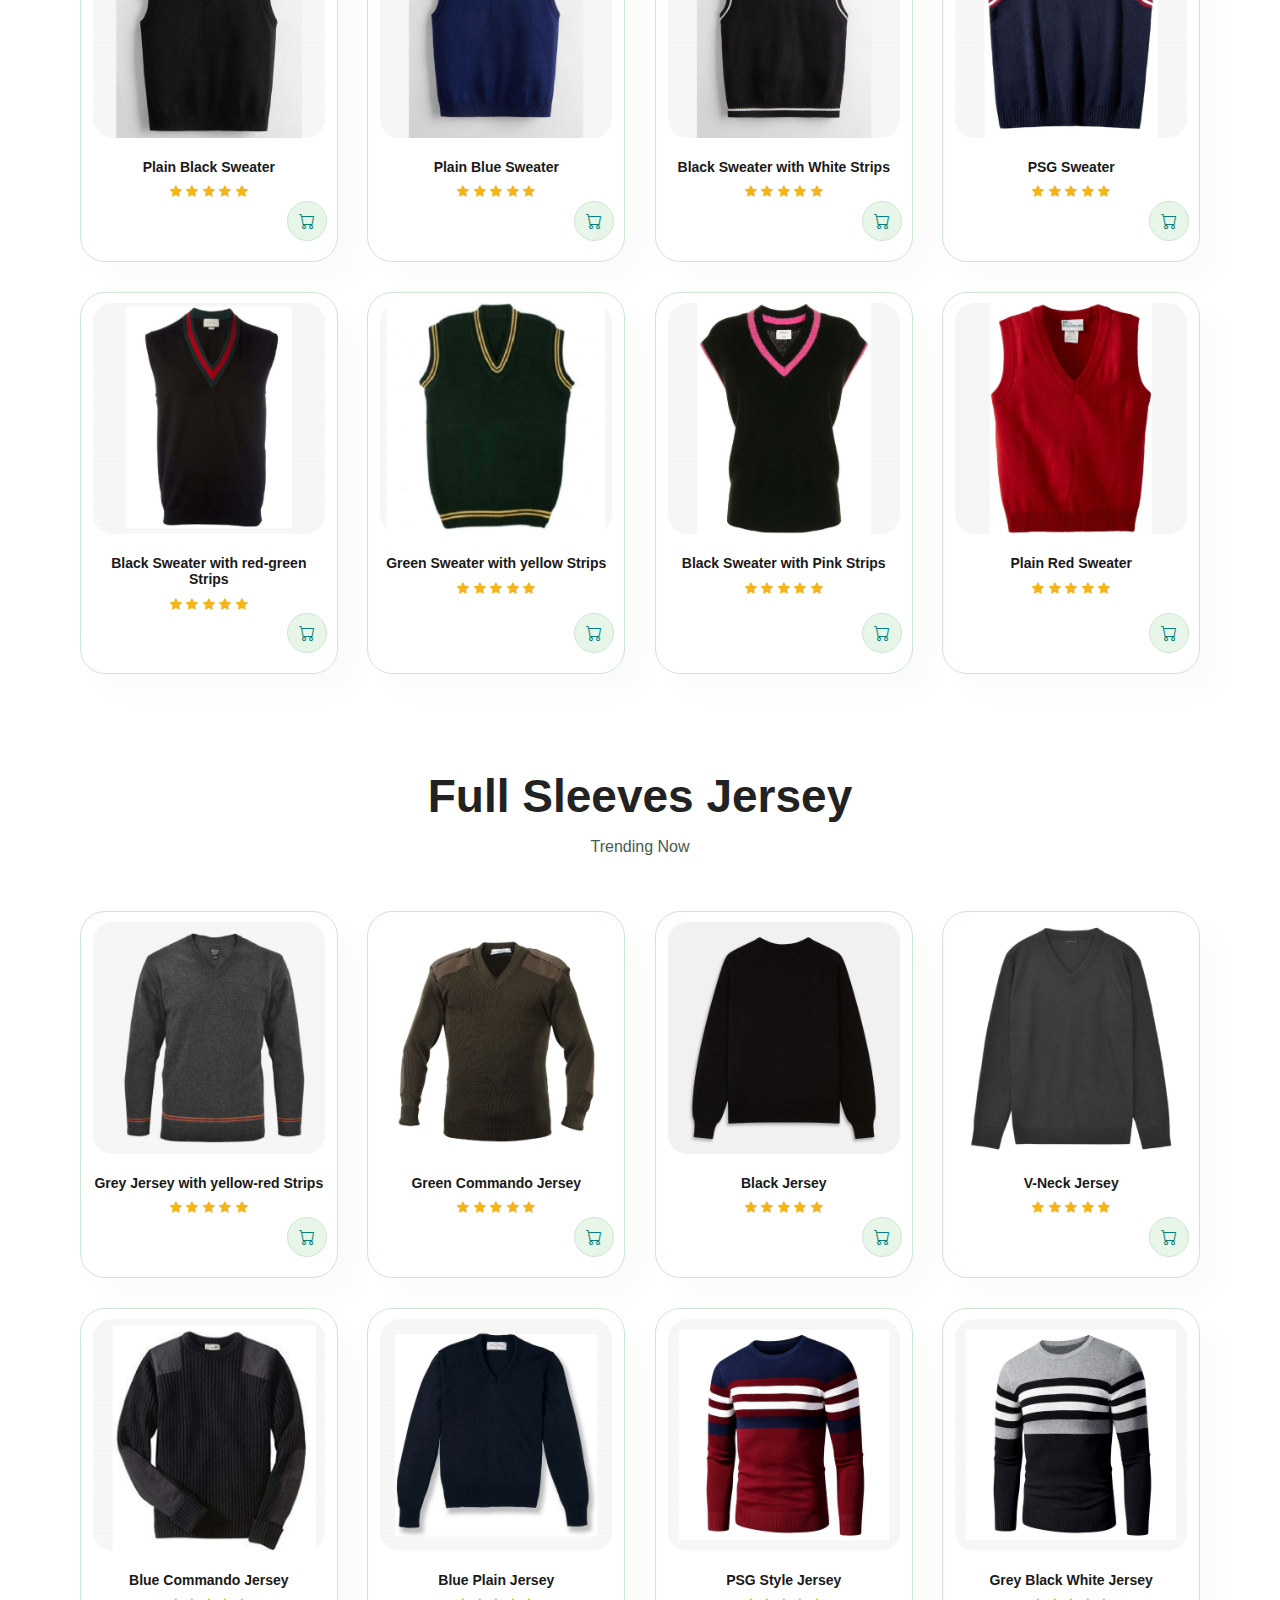
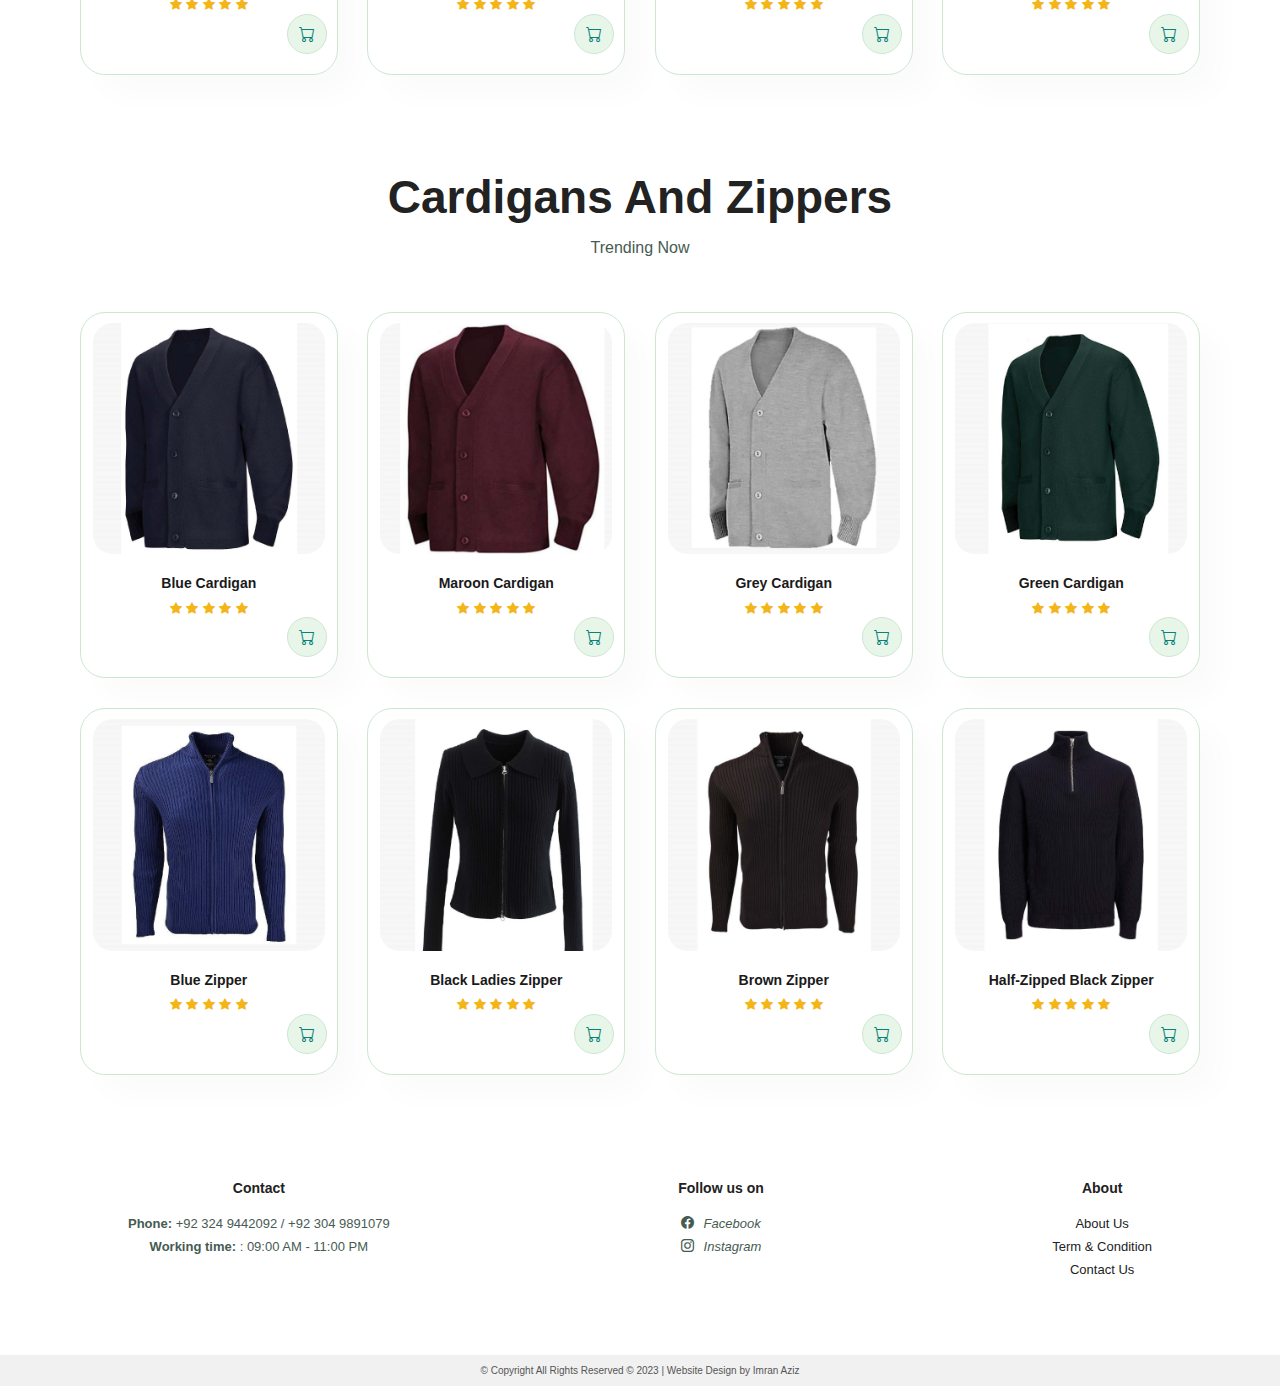
==== commit 2546830c: "Update index.html" ====
--- a/index.html
+++ b/index.html
@@ -5,6 +5,7 @@
   <meta http-equiv="X-UA-Compatible" content="IE=edge">
   <meta name="viewport" content="width=device-width, initial-scale=1.0">
   <link rel="stylesheet" href="style.css">
+  <link rel="shortcut icon" href="#">
   <link rel="stylesheet" href="https://cdn.jsdelivr.net/npm/bootstrap-icons@1.10.5/font/bootstrap-icons.css">
 
   <title>Student's 1st Choice</title>
@@ -66,8 +67,9 @@
         <i class="bi bi-star-fill"></i>
         <i class="bi bi-star-fill"></i>
         <i class="bi bi-star-fill"></i>
-        <i class="bi bi-star-fill"></i>
-      </div>
+         <i class="bi bi-star-fill"></i>
+  </div>
+  <h4><br><br></h4>
   </div>
 <a href=""> <i class="bi bi-cart cart"></i></a>
 </div>
@@ -86,6 +88,7 @@
     <i class="bi bi-star-fill"></i>
     <i class="bi bi-star-fill"></i>
   </div>
+  <h4><br><br></h4>
 </div>
 <a href=""> <i class="bi bi-cart cart"></i></a>
 </div>
@@ -102,6 +105,7 @@
     <i class="bi bi-star-fill"></i>
     <i class="bi bi-star-fill"></i>
   </div>
+  <h4><br><br></h4>
 </div>
 <a href=""> <i class="bi bi-cart cart"></i></a>
 </div>
@@ -139,8 +143,9 @@
         <i class="bi bi-star-fill"></i>
         <i class="bi bi-star-fill"></i>
         <i class="bi bi-star-fill"></i>
-        <i class="bi bi-star-fill"></i>
-      </div>
+         <i class="bi bi-star-fill"></i>
+  </div>
+  <h4><br><br></h4>
   </div>
 <a href=""> <i class="bi bi-cart cart"></i></a>
 </div>
@@ -157,6 +162,7 @@
     <i class="bi bi-star-fill"></i>
     <i class="bi bi-star-fill"></i>
   </div>
+  <h4><br><br></h4>
 </div>
 <a href=""> <i class="bi bi-cart cart"></i></a>
 </div>
@@ -173,6 +179,7 @@
     <i class="bi bi-star-fill"></i>
     <i class="bi bi-star-fill"></i>
   </div>
+  <h4><br><br></h4>
 </div>
 <a href=""> <i class="bi bi-cart cart"></i></a>
 </div>
@@ -206,6 +213,8 @@
     <i class="bi bi-star-fill"></i>
     <i class="bi bi-star-fill"></i>
   </div>
+  <h4><br><br></h4>
+
 </div>
 <a href=""> <i class="bi bi-cart cart"></i></a>
 </div>
@@ -222,6 +231,7 @@
     <i class="bi bi-star-fill"></i>
     <i class="bi bi-star-fill"></i>
   </div>
+  <h4><br><br></h4>
 </div>
 <a href=""> <i class="bi bi-cart cart"></i></a>
 </div>
@@ -238,6 +248,7 @@
     <i class="bi bi-star-fill"></i>
     <i class="bi bi-star-fill"></i>
   </div>
+  <h4><br><br></h4>
 </div>
 <a href=""> <i class="bi bi-cart cart"></i></a>
 </div>
@@ -288,6 +299,7 @@
               <i class="bi bi-star-fill"></i>
               <i class="bi bi-star-fill"></i>
             </div>
+            <h4><br><br></h4>
         </div>
         <a href=""> <i class="bi bi-cart cart"></i></a>
       </div>
@@ -304,6 +316,8 @@
           <i class="bi bi-star-fill"></i>
           <i class="bi bi-star-fill"></i>
         </div>
+        <h4><br><br></h4>
+
     </div>
     <a href=""> <i class="bi bi-cart cart"></i></a>
   </div>
@@ -321,6 +335,8 @@
       <i class="bi bi-star-fill"></i>
       <i class="bi bi-star-fill"></i>
     </div>
+    <h4><br><br></h4>
+
 </div>
 <a href=""> <i class="bi bi-cart cart"></i></a>
 </div>
@@ -356,6 +372,8 @@
     <i class="bi bi-star-fill"></i>
     <i class="bi bi-star-fill"></i>
   </div>
+  <h4><br><br></h4>
+
 </div>
 <a href=""> <i class="bi bi-cart cart"></i></a>
 </div>
@@ -374,6 +392,8 @@
     <i class="bi bi-star-fill"></i>
     <i class="bi bi-star-fill"></i>
   </div>
+  <h4><br><br></h4>
+
 </div>
 <a href=""> <i class="bi bi-cart cart"></i></a>
 </div>
@@ -390,6 +410,8 @@
     <i class="bi bi-star-fill"></i>
     <i class="bi bi-star-fill"></i>
   </div>
+  <h4><br><br></h4>
+
 </div>
 <a href=""> <i class="bi bi-cart cart"></i></a>
 </div>
@@ -439,6 +461,8 @@
               <i class="bi bi-star-fill"></i>
               <i class="bi bi-star-fill"></i>
             </div>
+            <h4><br><br></h4>
+
         </div>
         <a href=""> <i class="bi bi-cart cart"></i></a>
       </div>
@@ -455,6 +479,8 @@
           <i class="bi bi-star-fill"></i>
           <i class="bi bi-star-fill"></i>
         </div>
+        <h4><br><br></h4>
+
     </div>
     <a href=""> <i class="bi bi-cart cart"></i></a>
   </div>
@@ -472,6 +498,8 @@
       <i class="bi bi-star-fill"></i>
       <i class="bi bi-star-fill"></i>
     </div>
+    <h4><br><br></h4>
+
 </div>
 <a href=""> <i class="bi bi-cart cart"></i></a>
 </div>
@@ -507,6 +535,8 @@
     <i class="bi bi-star-fill"></i>
     <i class="bi bi-star-fill"></i>
   </div>
+  <h4><br><br></h4>
+
 </div>
 <a href=""> <i class="bi bi-cart cart"></i></a>
 </div>
@@ -525,6 +555,8 @@
     <i class="bi bi-star-fill"></i>
     <i class="bi bi-star-fill"></i>
   </div>
+  <h4><br><br></h4>
+
 </div>
 <a href=""> <i class="bi bi-cart cart"></i></a>
 </div>
@@ -541,6 +573,8 @@
     <i class="bi bi-star-fill"></i>
     <i class="bi bi-star-fill"></i>
   </div>
+  <h4><br><br></h4>
+
 </div>
 <a href=""> <i class="bi bi-cart cart"></i></a>
 </div>
@@ -613,4 +647,4 @@
 
   <script src="script.js"></script>
 </body>
-</html>+</html>
--- a/style.css
+++ b/style.css
@@ -158,16 +158,12 @@
 
   #hero .slogan{
     color:#ffbd27;
-    background-image: url("images/button.png");
-    background-size: cover;
     font-size: 20px;
-    background-position: top 10% left 0;
     text-shadow: 2px 2px 4px rgba(0, 0, 0, 0.5); /* Add a shadow to the text */
     -webkit-text-stroke: .1px black; /* Set the stroke width and color */    }
  
   #hero h1{
   color: #ffbd27;
-    background-position: top 10% left 0;
       font-style: italic;
       text-shadow: 2px 2px 4px rgba(0, 0, 0, 0.5); /* Add a shadow to the text */
       -webkit-text-stroke: .5px black; /* Set the stroke width and color */
@@ -175,7 +171,6 @@
   }
   #hero p{
     color: #fff;
-    background-image: url('images/button.png');
   
     }
   #hero button{
@@ -193,52 +188,6 @@
   #hero button:hover{
     background-color: #ffbd27;
     color: #1A3E1A;
-  }
-
-  #feature{
-    display: flex;
-    align-items: center;
-    justify-content: space-between;
-    flex-wrap: wrap;
-  }
-  #feature .fe-box {
-    width: 180px;
-    text-align: center;
-    padding: 25px 15px;
-    box-shadow: 20px 20px 34px rgba(0, 0, 0, 0.03);
-    border: 1px solid #cce7d0 ;
-    border-radius: 4px;
-    margin: 15px 0;
-  }
-  #feature .fe-box:hover{
-    box-shadow: 10px 10px 54px rgba(70, 62, 221, 0.1);
-  }
-  #feature .fe-box img{
-    width: 100%;
-    margin-bottom: 10px;
-  }
-  #feature .fe-box h6 {
-    display: inline-block;
-    padding: 9px 8px 6px 8px;
-    line-height: 1;
-    border-radius: 4px;
-    color: #088178;
-    background-color: #fddde4;
-  }
-  #feature .fe-box:nth-child(2) h6{
-    background-color: #cdebbc;
-  }
-  #feature .fe-box:nth-child(3)  h6{
-    background-color: #d1e8f2;
-  }
-  #feature .fe-box:nth-child(4) h6{
-    background-color: #cdd4f8;
-  }
-  #feature .fe-box:nth-child(5) h6{
-    background-color: #f6dbf6;
-  }
-    #feature .fe-box:nth-child(6) h6{
-    background-color: #fff2e5;
   }
 
 
@@ -312,173 +261,7 @@
     bottom: 20px;
     right: 10px;
   }
-  #banner{
-    display: flex;
-    flex-direction: column;
-    align-items: center;
-    justify-content: center;
-    background-image: url(images/b2.jpg);
-    width: 100%;
-    height: 40vh;
-    background-size:cover;
-    background-position: center;
-  }
-  #banner h4{
-    color: #fff;
-    font-size: 16px;
-  }
-  #banner h2{
-    color: #fff;
-    font-size: 30px;
-    padding: 10px 0;
-  }
-
-  #banner h2 span{
-    color: #ef3636;
-  }
-  #banner button:hover{
-    background-color: #088178;
-    color: #fff;
-  }
-
-  #sm-banner{
-    display: flex;
-    justify-content: space-between;
-    flex-wrap: wrap;
-  }
-  #sm-banner .banner-box{
-    display: flex;
-    flex-direction: column;
-    align-items: flex-start;
-    justify-content: center;
-    background-image: url("images/b17.jpg");
-    min-width: 550px;
-    height: 50vh;
-    background-size:cover;
-    background-position: center;
-    padding: 30px;
-  }
-
-  #sm-banner .banner-box2{
-    background-image: url("images/b10.jpg");
-  }
-
-  #sm-banner h4{
-    color: #fff;
-    font-size: 20px;
-    font-weight: 300;
-  }
-  #sm-banner h2{
-    color: #fff;
-    font-size: 28px;
-    font-weight: 800;
-  }
-
-  #sm-banner span{
-    color: #fff;
-    font-size: 14px;
-    font-weight: 500;
-    padding-bottom: 15px;
-  }
-
-  #sm-banner .banner-box:hover button{
-    background-color: #088178;
-    border: 1px solid #088178;
-  }
-  #sm-banner .banner-box:active button{
-    background-color: #06726b;
-  }
-
-  #banner3 .banner-box{
-    display: flex;
-    flex-direction: column;
-    align-items: flex-start;
-    justify-content: center;
-    background-image: url("images/pexels-ron-lach-8346054.jpg");
-    min-width: 350px;
-    height: 30vh;
-    background-size:cover;
-    background-position: center;
-    padding: 20px;
-  }
-  #banner3 .banner-box2{
-    background-image: url("images/b4.jpg");
-  }
-  #banner3 .banner-box3{
-    background-image: url("images/b18.jpg");
-
-  }
-  #banner3{
-    display: flex;
-    justify-content: space-between;
-    flex-wrap: wrap;
-    padding: 0 80px;
-  }
-  #banner3 h2{
-    color: #fff;
-    font-weight: 900;
-    font-size: 22px;
-  }
-  #banner3 .lol{
-    color: #6a726a;
-  }
-
-  #banner3 h3{
-    color: #ef3636;
-    font-weight: 800;
-    font-size: 15px;
-  }
-  
-  #newsletter{
-    display: flex;
-    justify-content: space-between ;
-    flex-wrap: wrap;
-    align-items: center;
-    background-image: url("images/b14.png");
-    background-repeat: no-repeat;
-    background-position: 20% 30%;
-    background-color: #041e42;
-  }
-  #newsletter h4{
-    font-size: 22px;
-    font-weight: 700;
-    color: #fff;
-  }
-  #newsletter p{
-    font-size: 14px;
-    font-weight: 600;
-    color: #818ea0;
-  }
-  #newsletter span{
-    color: #ffbd27;
-  }
-  #newsletter .form{
-    display: flex;
-    width: 40%;
-  }
-  #newsletter input{
-    height: 3.125rem;
-    padding: 0 1.25em;
-    font-size: 14px;
-    width: 100%;
-    border: 1px solid transparent;
-    border-radius: 4px;
-    outline: none;
-    border-top-right-radius: 0;
-    border-bottom-right-radius: 0;
-
-  }
-  #newsletter button{
-    background-color: #088178;
-    color: #fff;
-    white-space: nowrap;
-    border-top-left-radius: 0;
-    border-bottom-left-radius: 0;
-    transition: 0.3s ease;
-  }
-  #newsletter button:hover{
-    opacity: 0.8;
-  }
+
   .copyright {
     text-align: center;
     background-color: #f1f1f1;
@@ -539,23 +322,9 @@
     cursor: pointer;
   }
 
-  footer .install .row img{
-    border: 1px solid #06726b;
-    border-radius: 6px;
-    cursor: pointer;
-  }
-  footer .install .row img:hover{
-    transition: 0.3s ease;
-    opacity: 0.9;
-
-  }
-  footer .install img{
-    margin: 10px 0 15px 0;
-  }
-
   footer .follow i:hover,
   footer a:hover{
-    color: #06726b;
+    color: #1A3E1A;
   }
 
   footer .icon{
@@ -571,167 +340,6 @@
   }
 
 
-  /* Shop page */
-
-  #page-header{
-    background-image: url('images/school3.jpg');
-    width: 100%;
-    bottom: 30%;
-    height: 40vh;
-    background-size: cover;
-    display: flex;
-    justify-content: center;
-    text-align: center;
-    flex-direction: column;
-    padding: 14px;
-  }
-  #page-header h2,
-  #page-header p{
-    color: #fff;
-  }
-  #pagination{
-    text-align: center;
-  }
-  #pagination a{
-    text-decoration: none;
-    background-color: #088178;
-    padding: 15px 20px;
-    border-radius: 4px;
-    color: #fff;
-    font-weight: 600;
-  }
-  #pagination a i{
-    font-size: 16px;
-    font-weight: 600;
-  }
-
-  /* sproduct */
-
-  #prodetails{
-    display: flex;
-    margin-top: 20px;
-  }
-
-  #prodetails .single-pro-img{
-    width: 40%;
-    margin-right: 50px;
-  }
-  .small-img-group{
-    display: flex;
-    justify-content: space-between;
-  }
-
-  .small-img-col{
-    flex-basis: 24%;
-    cursor: pointer;
-  }
-
-  #prodetails .single-pro-details{
-    width: 50%;
-    padding-top: 30px;
-  }
-
-  #prodetails .single-pro-details h4{
-    padding: 40px 0 20px 0;
-  }
-
-  #prodetails .single-pro-details h2{
-    font-size: 26px;
-  }
-
-  #prodetails .single-pro-details select{
-    display: block;
-    padding: 5px 10px;
-    margin-bottom: 10px;
-  }
-
-  #prodetails .single-pro-details input{
-    width: 50px;
-    height: 47px;
-    padding-left: 10px;
-    font-size: 16px;
-    margin-right: 10px;
-  }
-  #prodetails .single-pro-details input:focus{
-    outline: none;
-  }
-
-  #prodetails .single-pro-details button{
-    background-color: #088178;
-    color: #fff;
-  }
-
-  #prodetails .single-pro-details span{
-    line-height: 25px;
-  }
-
-
-
-  /*Blog page*/
-
-  #page-header.blog-header {
-    background-image: url('images/b19.jpg');
- }
-
- #blog{
-  padding: 150px 150px 0 150px;
- }
- #blog .blog-box{
-  display: flex;
-  align-items: center;
-  width: 100%;
-  position: relative;
-  padding-bottom: 90px;
- }
-
- #blog .blog-img{
-  width: 50%;
-  margin-right: 40px;
- }
-
- #blog img{
-  width: 100%;
-  height: 300px;
-  object-fit: cover;
- }
- #blog .blog-details{
-  width: 50%;
- }
-
- #blog .blog-details a{
-  text-decoration: none;
-  font-size: 11px;
-  color: #000;
-  font-weight: 700;
-  position: relative;
-  transition: 0.3s;
- }
-
- #blog .blog-details a::after{
-  content: "";
-  width: 50px;
-  height: 1px;
-  background-color: #000;
-  position: absolute;
-  top: 7px;
-  right: -60px;
- }
- #blog .blog-details a:hover{
-  color: #088178;
- }
- #blog .blog-details a:hover::after{
-  background-color: #088178;
- }
-
- #blog .blog-box h1{
-  position: absolute;
-  top: -40px;
-  left: 0;
-  font-size: 70px;
-  font-weight: 700;
-  color: #c9cbce;
-  z-index: -9;
- }
 
 
  /*About us page*/
@@ -746,7 +354,22 @@
   justify-content: center;
  }
 
-
+ #page-header{
+  background-image: url('images/school3.jpg');
+  width: 100%;
+  bottom: 30%;
+  height: 40vh;
+  background-size: cover;
+  display: flex;
+  justify-content: center;
+  text-align: center;
+  flex-direction: column;
+  padding: 14px;
+}
+#page-header h2,
+#page-header p{
+  color: #fff;
+}
 
  #about-head img{
   width: 65px;
@@ -760,21 +383,7 @@
   padding-left: 40px;
  }
 
- #about-app{
-  text-align: center;
- }
  
- #about-app .video{
-  width: 70%;
-  height: 100%;
-  margin: 30px auto 0 auto;
- }
- #about-app .video video{
-  width: 100%;
-  height: 100%;
-  border-radius: 20px;
- }
-
  /* Contact PAGE */
 
  #contact-details{
@@ -844,7 +453,7 @@
 }
 
 .links:hover,.contacts:hover,#form-details .people a:hover, #about-head .people a:hover{
-  color: #06726b;
+  color: #1A3E1A;
 }
  .message h2{
     margin-bottom: 20px;
@@ -907,115 +516,6 @@
  }
 
 
-
- /* Cart PAGE */
-
- #cart{
-  overflow-x: auto;
- }
-
- #cart table{
-  width: 100%;
-  border-collapse: collapse;
-  table-layout: fixed;
-  white-space: nowrap;
- }
-
- #cart table img{
-  width: 70px;
- }
- #cart table td:nth-child(1){
-  width: 100%;
-  text-align: center;
- }
- #cart table td:nth-child(2){
-  width: 150%;
-  text-align: center;
- }
-
- #cart table td:nth-child(3){
-  width: 250%;
-  text-align: center;
- }
- #cart table td:nth-child(4),
- #cart table td:nth-child(5),
- #cart table td:nth-child(6)
-{
-  width: 150%;
-  text-align: center;
- }
-
-
- #cart table td:nth-child(5) input{
-  width: 70px;
-  padding: 10px 5px 10px 15px;
- }
-
- #cart table thead{
-  border: 1px solid #e2e9e1;
-  border-left: none;
-  border-right: none;
- }
- #cart table thead td{
-  font-weight: 700;
-  text-transform: uppercase;
-  font-size: 13px;
-  padding: 10px 0;
- }
-
- #cart table tbody tr td{
-  padding-top: 15px;
- }
- #cart table tbody td{
-  font-size: 13px;
- }
-
-
- #cart-add{
-  display: flex;
-  flex-wrap: wrap;
-  justify-content: space-between;
- }
-
- #coupon{
-  width: 50%;
-  margin-bottom: 15px;
- }
-
- #coupon h3,
- #subtotal h3{
-  padding-bottom: 15px ;
- }
- #coupon input{
-  padding: 10px 20px;
-  outline: none;
-  width: 60%;
-  border: 1px solid #e2e9e1;
-  margin-right: 10px;
- }
- #coupon button,
- #subtotal button{
-  background-color: #088178;
-  color: #fff;
-  padding: 12px 20px;
- }
- #subtotal{
-  width: 50%;
-  margin-bottom: 30px;
-  padding: 30px;
-  border: 1px solid #e2e9e1;
- }
- #subtotal table{
-  border-collapse: collapse;
-  width: 100%;
-  margin-bottom: 20px;
- }
- #subtotal table td{
-  width: 50%;
-  border: 1px solid #e2e9e1;
-  padding: 10px;
-  font-size: 13px;
- }
 
 
   /* responsive */
